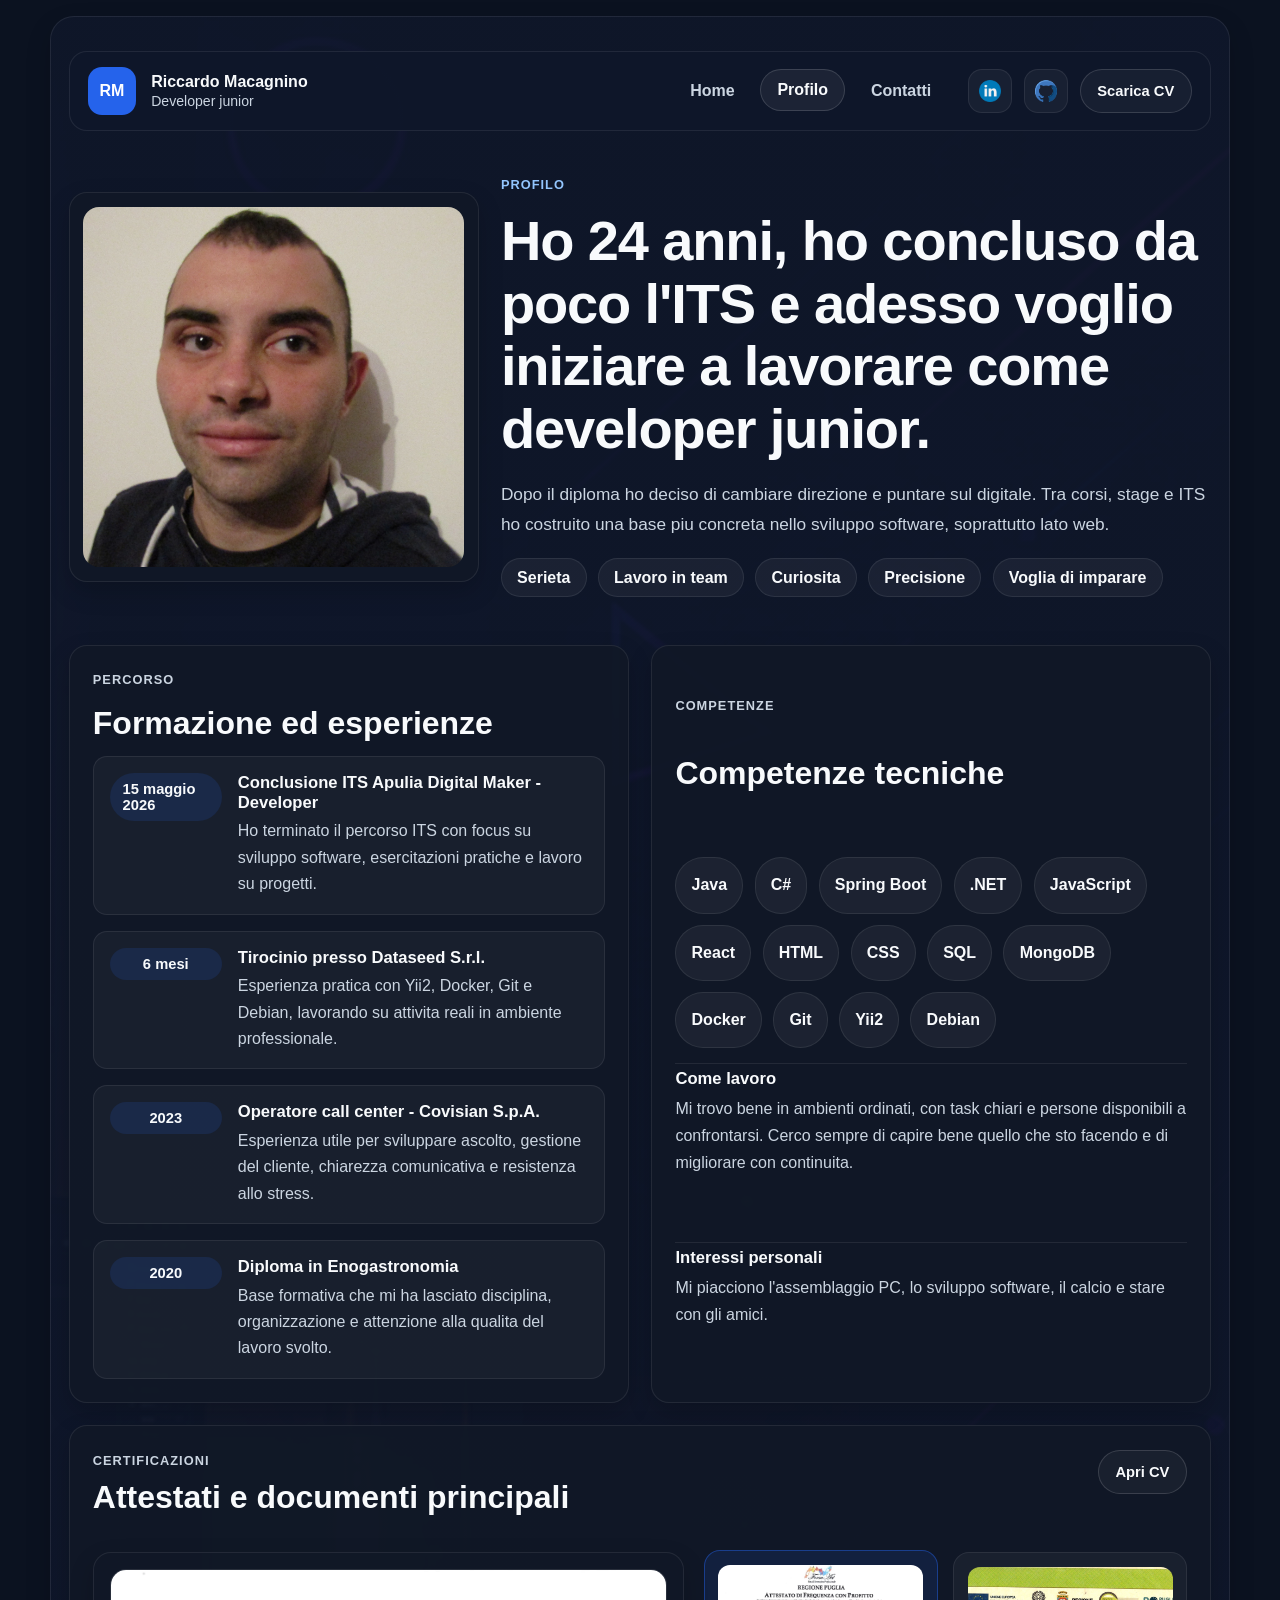
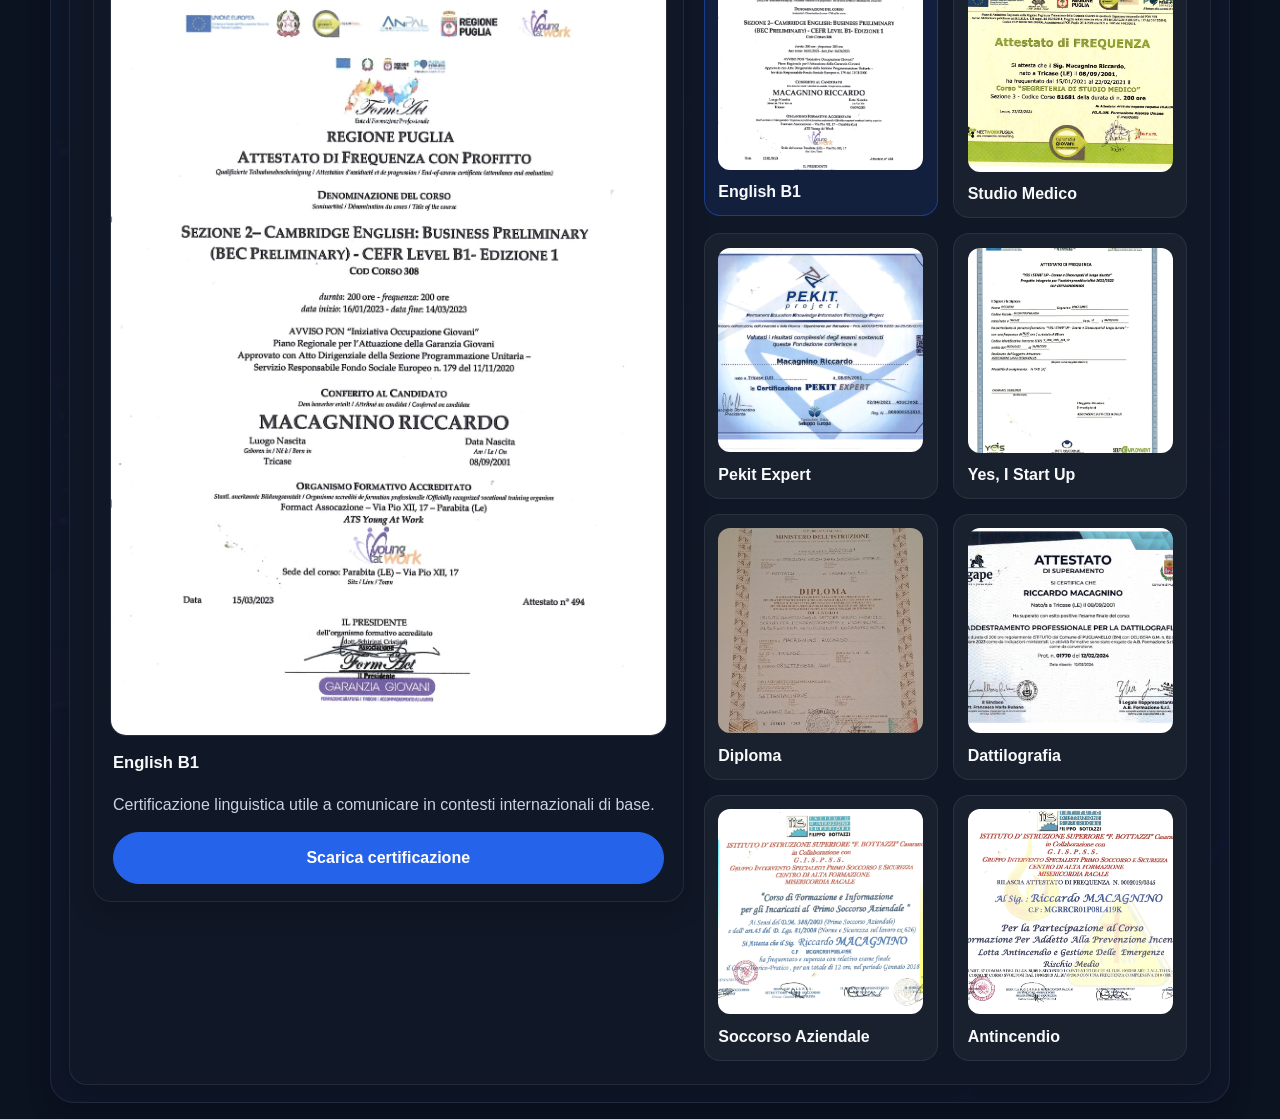
==== about.html @ 76b2b324 "portfolio-ricky" ====
<!DOCTYPE html>
<html lang="it">
<head>
    <meta charset="UTF-8">
    <meta name="viewport" content="width=device-width, initial-scale=1.0">
    <meta name="description" content="Profilo professionale, competenze, esperienze e certificazioni di Riccardo Macagnino.">
    <title>Profilo | Riccardo Macagnino</title>
    <link rel="stylesheet" href="./css/main.css">
</head>
<body>
    <main class="page-shell page-shell--inner">
        <header class="site-header" data-site-header>
            <a class="brand" href="./index.html" aria-label="Vai alla home del portfolio">
                <span class="brand-mark">RM</span>
                <span class="brand-copy">
                    <strong>Riccardo Macagnino</strong>
                    <small>Developer junior</small>
                </span>
            </a>

            <button class="menu-toggle" type="button" aria-expanded="false" aria-controls="primary-nav-about" data-menu-toggle>
                <span></span>
                <span></span>
                <span></span>
                <span class="sr-only">Apri il menu di navigazione</span>
            </button>

            <div class="header-panel" data-nav-panel>
                <nav class="primary-nav" aria-label="Navigazione principale">
                    <ul id="primary-nav-about">
                        <li><a href="./index.html">Home</a></li>
                        <li><a class="is-active" href="./about.html" aria-current="page">Profilo</a></li>
                        <li><a href="./contact.html">Contatti</a></li>
                    </ul>
                </nav>

                <div class="header-actions">
                    <a class="icon-link" href="https://www.linkedin.com/in/riccardo-macagnino-44337b1b9/" target="_blank" rel="noopener" aria-label="Profilo LinkedIn">
                        <img src="./img/linkedin.ico" alt="">
                    </a>
                    <a class="icon-link" href="https://github.com/servergroup?tab=repositories" target="_blank" rel="noopener" aria-label="Repository GitHub">
                        <img src="./img/github.ico" alt="">
                    </a>
                    <a class="button button--ghost button--small" href="./pdf/RiccardoMacagninoCv.pdf" target="_blank" rel="noopener">Scarica CV</a>
                </div>
            </div>
        </header>

        <section class="hero hero--profile">
            <div class="portrait-card">
                <img src="./img/foto_mia.jpeg" alt="Foto di Riccardo Macagnino" loading="lazy">
            </div>

            <div class="hero-copy">
                <p class="eyebrow">Profilo</p>
                <h1>Ho 24 anni, ho concluso da poco l'ITS e adesso voglio iniziare a lavorare come developer junior.</h1>
                <p class="lead">
                    Dopo il diploma ho deciso di cambiare direzione e puntare sul digitale.
                    Tra corsi, stage e ITS ho costruito una base piu concreta nello sviluppo software,
                    soprattutto lato web.
                </p>

                <div class="tag-row">
                    <span>Serieta</span>
                    <span>Lavoro in team</span>
                    <span>Curiosita</span>
                    <span>Precisione</span>
                    <span>Voglia di imparare</span>
                </div>
            </div>
        </section>

        <section class="content-grid">
            <article class="panel">
                <p class="eyebrow">Percorso</p>
                <h2>Formazione ed esperienze</h2>

                <div class="timeline">
                    <div class="timeline-item">
                        <span class="timeline-year">15 maggio 2026</span>
                        <div>
                            <h3>Conclusione ITS Apulia Digital Maker - Developer</h3>
                            <p>Ho terminato il percorso ITS con focus su sviluppo software, esercitazioni pratiche e lavoro su progetti.</p>
                        </div>
                    </div>

                    <div class="timeline-item">
                        <span class="timeline-year">6 mesi</span>
                        <div>
                            <h3>Tirocinio presso Dataseed S.r.l.</h3>
                            <p>Esperienza pratica con Yii2, Docker, Git e Debian, lavorando su attivita reali in ambiente professionale.</p>
                        </div>
                    </div>

                    <div class="timeline-item">
                        <span class="timeline-year">2023</span>
                        <div>
                            <h3>Operatore call center - Covisian S.p.A.</h3>
                            <p>Esperienza utile per sviluppare ascolto, gestione del cliente, chiarezza comunicativa e resistenza allo stress.</p>
                        </div>
                    </div>

                    <div class="timeline-item">
                        <span class="timeline-year">2020</span>
                        <div>
                            <h3>Diploma in Enogastronomia</h3>
                            <p>Base formativa che mi ha lasciato disciplina, organizzazione e attenzione alla qualita del lavoro svolto.</p>
                        </div>
                    </div>
                </div>
            </article>

            <article class="panel">
                <p class="eyebrow">Competenze</p>
                <h2>Competenze tecniche</h2>

                <div class="skill-cloud">
                    <span>Java</span>
                    <span>C#</span>
                    <span>Spring Boot</span>
                    <span>.NET</span>
                    <span>JavaScript</span>
                    <span>React</span>
                    <span>HTML</span>
                    <span>CSS</span>
                    <span>SQL</span>
                    <span>MongoDB</span>
                    <span>Docker</span>
                    <span>Git</span>
                    <span>Yii2</span>
                    <span>Debian</span>
                </div>

                <div class="info-block">
                    <h3>Come lavoro</h3>
                    <p>
                        Mi trovo bene in ambienti ordinati, con task chiari e persone disponibili a confrontarsi.
                        Cerco sempre di capire bene quello che sto facendo e di migliorare con continuita.
                    </p>
                </div>

                <div class="info-block">
                    <h3>Interessi personali</h3>
                    <p>
                        Mi piacciono l'assemblaggio PC, lo sviluppo software, il calcio e stare con gli amici.
                    </p>
                </div>
            </article>
        </section>

        <section class="panel panel--full">
            <div class="section-heading">
                <div>
                    <p class="eyebrow">Certificazioni</p>
                    <h2>Attestati e documenti principali</h2>
                </div>
                <a class="button button--ghost button--small" href="./pdf/RiccardoMacagninoCv.pdf" target="_blank" rel="noopener">Apri CV</a>
            </div>

            <div class="cert-gallery">
                <div class="cert-preview" data-cert-preview>
                    <img id="schermo" src="./img/certificzioni/english_b1.png" alt="Anteprima certificazione selezionata" data-cert-image>
                    <div class="cert-preview-copy">
                        <h3 data-cert-title>English B1</h3>
                        <p data-cert-description>Seleziona una certificazione per vedere l'anteprima e aprire il PDF.</p>
                        <a class="button" href="./pdf/certificato b1.pdf" target="_blank" rel="noopener" data-cert-download>Scarica certificazione</a>
                    </div>
                </div>

                <div class="cert-grid">
                    <button class="cert-thumb is-active" type="button" data-cert-thumb data-image="./img/certificzioni/english_b1.png" data-pdf="./pdf/certificato b1.pdf" data-title="English B1" data-description="Certificazione linguistica utile a comunicare in contesti internazionali di base.">
                        <img src="./img/certificzioni/english_b1.png" alt="Certificazione English B1" loading="lazy">
                        <span>English B1</span>
                    </button>

                    <button class="cert-thumb" type="button" data-cert-thumb data-image="./img/certificzioni/studio_medico.png" data-pdf="./pdf/studio_medico.pdf" data-title="Segreteria Studio Medico" data-description="Percorso formativo legato all'organizzazione, alla precisione e alla gestione operativa.">
                        <img src="./img/certificzioni/studio_medico.png" alt="Certificazione Segreteria Studio Medico" loading="lazy">
                        <span>Studio Medico</span>
                    </button>

                    <button class="cert-thumb" type="button" data-cert-thumb data-image="./img/certificzioni/pekit.png" data-pdf="./pdf/pekit.pdf" data-title="Pekit Expert" data-description="Certificazione informatica orientata all'uso professionale degli strumenti digitali.">
                        <img src="./img/certificzioni/pekit.png" alt="Certificazione Pekit Expert" loading="lazy">
                        <span>Pekit Expert</span>
                    </button>

                    <button class="cert-thumb" type="button" data-cert-thumb data-image="./img/certificzioni/yes i start up.png" data-pdf="./pdf/yes_i_start_up.pdf" data-title="Yes, I Start Up" data-description="Percorso dedicato a progettualita, imprenditorialita e costruzione di nuove opportunita.">
                        <img src="./img/certificzioni/yes i start up.png" alt="Certificazione Yes, I Start Up" loading="lazy">
                        <span>Yes, I Start Up</span>
                    </button>

                    <button class="cert-thumb" type="button" data-cert-thumb data-image="./img/certificzioni/diploma.jpg" data-pdf="./pdf/diploma.pdf" data-title="Diploma di Enogastronomia" data-description="Titolo di studio che rappresenta il punto di partenza del mio percorso professionale.">
                        <img src="./img/certificzioni/diploma.jpg" alt="Diploma di Enogastronomia" loading="lazy">
                        <span>Diploma</span>
                    </button>

                    <button class="cert-thumb" type="button" data-cert-thumb data-image="./img/certificzioni/dattilografia.png" data-pdf="./pdf/dattilografia.pdf" data-title="Certificazione di Dattilografia" data-description="Certificazione che valorizza velocita, ordine e precisione nella gestione del testo.">
                        <img src="./img/certificzioni/dattilografia.png" alt="Certificazione di Dattilografia" loading="lazy">
                        <span>Dattilografia</span>
                    </button>

                    <button class="cert-thumb" type="button" data-cert-thumb data-image="./img/certificzioni/soccorso_aziendale.png" data-pdf="./pdf/soccorso_aziendale.pdf" data-title="Soccorso Aziendale" data-description="Attestato che evidenzia responsabilita e preparazione in ambito sicurezza.">
                        <img src="./img/certificzioni/soccorso_aziendale.png" alt="Certificazione Soccorso Aziendale" loading="lazy">
                        <span>Soccorso Aziendale</span>
                    </button>

                    <button class="cert-thumb" type="button" data-cert-thumb data-image="./img/certificzioni/incendi.png" data-pdf="./pdf/incendi.pdf" data-title="Certificazione Antincendio" data-description="Certificazione che conferma attenzione alle procedure e alla sicurezza sul lavoro.">
                        <img src="./img/certificzioni/incendi.png" alt="Certificazione Antincendio" loading="lazy">
                        <span>Antincendio</span>
                    </button>
                </div>
            </div>
        </section>
    </main>

    <script src="./js/site.js"></script>
</body>
</html>
---- css/main.css ----
:root {
    --bg: #0f172a;
    --bg-soft: #162033;
    --panel: #162033;
    --panel-strong: #0f172a;
    --line: rgba(255, 255, 255, 0.08);
    --line-strong: rgba(255, 255, 255, 0.14);
    --text: #f8fafc;
    --muted: #cbd5e1;
    --accent: #2563eb;
    --accent-strong: #1d4ed8;
    --accent-soft: rgba(37, 99, 235, 0.14);
    --success: #38bdf8;
    --shadow: 0 10px 24px rgba(0, 0, 0, 0.18);
    --radius-xl: 24px;
    --radius-lg: 18px;
    --radius-md: 14px;
    --radius-sm: 10px;
    --max-width: 1180px;
}

*,
*::before,
*::after {
    box-sizing: border-box;
}

html {
    scroll-behavior: smooth;
}

body {
    margin: 0;
    min-height: 100vh;
    font-family: "Segoe UI", Tahoma, sans-serif;
    color: var(--text);
    background: #0b1220;
}

img {
    display: block;
    max-width: 100%;
}

a {
    color: inherit;
    text-decoration: none;
}

button {
    font: inherit;
}

.sr-only {
    position: absolute;
    width: 1px;
    height: 1px;
    padding: 0;
    margin: -1px;
    overflow: hidden;
    clip: rect(0, 0, 0, 0);
    white-space: nowrap;
    border: 0;
}

.page-shell {
    position: relative;
    width: min(calc(100% - 2rem), var(--max-width));
    margin: 1rem auto;
    padding: 1.1rem;
    min-height: calc(100vh - 2rem);
    border: 1px solid var(--line);
    border-radius: 24px;
    background: #111827;
    box-shadow: var(--shadow);
    overflow: hidden;
}

.page-shell::before,
.page-shell::after {
    content: none;
}

.page-shell > * {
    position: relative;
    z-index: 1;
}

.page-shell--home {
    background:
        linear-gradient(115deg, rgba(15, 23, 42, 0.9), rgba(15, 23, 42, 0.72)),
        url("../img/foto_portfolio.png") center/cover no-repeat;
}

.page-shell--inner {
    background:
        linear-gradient(180deg, rgba(15, 23, 42, 0.96), rgba(15, 23, 42, 0.96)),
        url("../img/foto_sfondo.png") center/cover no-repeat;
}

.site-header {
    position: sticky;
    top: 1rem;
    display: flex;
    align-items: center;
    justify-content: space-between;
    gap: 1rem;
    padding: 0.95rem 1.15rem;
    margin-bottom: 2.5rem;
    border: 1px solid var(--line);
    border-radius: 18px;
    background: rgba(15, 23, 42, 0.96);
}

.brand {
    display: inline-flex;
    align-items: center;
    gap: 0.95rem;
    min-width: 0;
}

.brand-mark {
    display: grid;
    place-items: center;
    width: 48px;
    height: 48px;
    border-radius: 14px;
    background: var(--accent);
    color: #ffffff;
    font-size: 1rem;
    font-weight: 700;
}

.brand-copy {
    display: grid;
    gap: 0.15rem;
}

.brand-copy strong {
    font-size: 1rem;
}

.brand-copy small {
    color: var(--muted);
    font-size: 0.88rem;
}

.menu-toggle {
    display: none;
    align-items: center;
    justify-content: center;
    gap: 0.25rem;
    flex-direction: column;
    width: 52px;
    height: 52px;
    border: 1px solid var(--line);
    border-radius: 12px;
    background: rgba(255, 255, 255, 0.04);
    color: var(--text);
    cursor: pointer;
}

.menu-toggle span {
    display: block;
    width: 20px;
    height: 2px;
    border-radius: 999px;
    background: var(--text);
    transition: transform 0.22s ease, opacity 0.22s ease;
}

.site-header.menu-open .menu-toggle span:nth-child(1) {
    transform: translateY(6px) rotate(45deg);
}

.site-header.menu-open .menu-toggle span:nth-child(2) {
    opacity: 0;
}

.site-header.menu-open .menu-toggle span:nth-child(3) {
    transform: translateY(-6px) rotate(-45deg);
}

.header-panel {
    display: flex;
    align-items: center;
    gap: 1.2rem;
    margin-left: auto;
}

.primary-nav ul,
.tag-row,
.cta-row,
.header-actions,
.metrics,
.skill-cloud,
.contact-methods,
.check-list,
.feature-grid,
.content-grid,
.cert-grid {
    list-style: none;
    padding: 0;
    margin: 0;
}

.primary-nav ul {
    display: flex;
    align-items: center;
    gap: 0.55rem;
}

.primary-nav a {
    display: inline-flex;
    align-items: center;
    min-height: 42px;
    padding: 0.65rem 1rem;
    border: 1px solid transparent;
    border-radius: 999px;
    color: var(--muted);
    font-weight: 700;
    transition: background-color 0.22s ease, border-color 0.22s ease, color 0.22s ease, transform 0.22s ease;
}

.primary-nav a:hover,
.primary-nav a:focus-visible,
.primary-nav a.is-active {
    color: var(--text);
    border-color: var(--line-strong);
    background: rgba(255, 255, 255, 0.06);
    transform: translateY(-1px);
}

.header-actions {
    display: flex;
    align-items: center;
    gap: 0.75rem;
}

.icon-link {
    display: inline-flex;
    align-items: center;
    justify-content: center;
    width: 44px;
    height: 44px;
    border: 1px solid var(--line);
    border-radius: 14px;
    background: rgba(255, 255, 255, 0.045);
    transition: transform 0.22s ease, border-color 0.22s ease, background-color 0.22s ease;
}

.icon-link:hover,
.icon-link:focus-visible {
    transform: translateY(-2px);
    border-color: var(--line-strong);
    background: rgba(255, 255, 255, 0.08);
}

.icon-link img {
    width: 22px;
    height: 22px;
    object-fit: contain;
}

.button,
.button--ghost,
.text-link {
    transition: transform 0.22s ease, box-shadow 0.22s ease, border-color 0.22s ease, background-color 0.22s ease;
}

.button,
.button--ghost {
    display: inline-flex;
    align-items: center;
    justify-content: center;
    min-height: 52px;
    padding: 0.85rem 1.35rem;
    border-radius: 999px;
    font-weight: 800;
    text-align: center;
}

.button {
    border: 1px solid var(--accent);
    background: var(--accent);
    color: #ffffff;
}

.button:hover,
.button:focus-visible {
    transform: translateY(-2px);
    background: var(--accent-strong);
}

.button--ghost {
    border: 1px solid var(--line-strong);
    background: rgba(255, 255, 255, 0.04);
    color: var(--text);
}

.button--ghost:hover,
.button--ghost:focus-visible {
    transform: translateY(-2px);
    background: rgba(255, 255, 255, 0.08);
}

.button--small {
    min-height: 44px;
    padding: 0.72rem 1.05rem;
    font-size: 0.92rem;
}

.hero,
.feature-grid,
.content-grid,
.contact-grid {
    display: grid;
    gap: 1.4rem;
}

.hero {
    grid-template-columns: minmax(0, 1.55fr) minmax(320px, 0.95fr);
    align-items: center;
    padding: 1.35rem 0 2rem;
}

.hero-copy {
    display: grid;
    gap: 1.15rem;
    max-width: 760px;
}

.eyebrow,
.spotlight-label {
    display: inline-flex;
    align-items: center;
    gap: 0.45rem;
    margin: 0;
    color: #93c5fd;
    font-size: 0.8rem;
    font-weight: 800;
    letter-spacing: 0.08em;
    text-transform: uppercase;
}

.hero h1 {
    margin: 0;
    font-size: clamp(2.1rem, 4.5vw, 3.5rem);
    line-height: 1.12;
    letter-spacing: -0.02em;
}

.lead,
.panel p,
.timeline-item p,
.cert-preview-copy p,
.spotlight-card p,
.contact-item span,
.brand-copy small,
.text-link {
    color: var(--muted);
}

.lead {
    margin: 0;
    font-size: 1.08rem;
    line-height: 1.75;
}

.tag-row {
    display: flex;
    flex-wrap: wrap;
    gap: 0.7rem;
}

.tag-row span,
.skill-cloud span {
    display: inline-flex;
    align-items: center;
    justify-content: center;
    min-height: 38px;
    padding: 0.6rem 0.95rem;
    border: 1px solid var(--line);
    border-radius: 999px;
    background: rgba(255, 255, 255, 0.05);
    color: var(--text);
    font-weight: 700;
}

.cta-row {
    display: flex;
    flex-wrap: wrap;
    gap: 0.85rem;
}

.spotlight-card,
.panel,
.portrait-card,
.cert-preview,
.contact-item {
    border: 1px solid var(--line);
    border-radius: var(--radius-lg);
    background: rgba(17, 24, 39, 0.96);
    box-shadow: var(--shadow);
}

.spotlight-card {
    display: grid;
    gap: 1rem;
    padding: 1.5rem;
}

.spotlight-card h2,
.panel h2,
.section-heading h2 {
    margin: 0;
    font-size: clamp(1.45rem, 3vw, 2rem);
    line-height: 1.12;
}

.spotlight-card p {
    margin: 0;
    line-height: 1.7;
}

.metrics {
    display: grid;
    grid-template-columns: repeat(3, minmax(0, 1fr));
    gap: 0.8rem;
}

.metrics div {
    padding: 1rem 0.95rem;
    border: 1px solid var(--line);
    border-radius: 14px;
    background: rgba(255, 255, 255, 0.045);
}

.metrics strong {
    display: block;
    margin-bottom: 0.3rem;
    font-size: 1.15rem;
    color: var(--text);
}

.metrics span {
    color: var(--muted);
    font-size: 0.92rem;
    line-height: 1.5;
}

.feature-grid {
    grid-template-columns: repeat(3, minmax(0, 1fr));
    padding-bottom: 1rem;
}

.panel {
    display: grid;
    gap: 0.9rem;
    padding: 1.45rem;
}

.panel p {
    margin: 0;
    line-height: 1.7;
}

.check-list {
    display: grid;
    gap: 0.9rem;
}

.check-list li {
    position: relative;
    padding-left: 1.5rem;
    color: var(--muted);
    line-height: 1.65;
}

.check-list li::before {
    content: "";
    position: absolute;
    top: 0.72rem;
    left: 0;
    width: 0.48rem;
    height: 0.48rem;
    border-radius: 999px;
    background: var(--success);
}

.text-link {
    display: inline-flex;
    align-items: center;
    gap: 0.35rem;
    font-weight: 700;
}

.text-link:hover,
.text-link:focus-visible {
    transform: translateX(2px);
    color: var(--text);
}

.hero--profile {
    grid-template-columns: minmax(260px, 0.75fr) minmax(0, 1.3fr);
}

.portrait-card {
    padding: 0.85rem;
}

.portrait-card img {
    width: 100%;
    height: 100%;
    min-height: 360px;
    border-radius: 16px;
    object-fit: cover;
    object-position: center top;
}

.content-grid {
    grid-template-columns: repeat(2, minmax(0, 1fr));
    margin-top: 1rem;
}

.timeline {
    display: grid;
    gap: 1rem;
}

.timeline-item {
    display: grid;
    grid-template-columns: 112px minmax(0, 1fr);
    gap: 1rem;
    padding: 1rem;
    border: 1px solid var(--line);
    border-radius: var(--radius-md);
    background: rgba(255, 255, 255, 0.035);
}

.timeline-year {
    display: inline-flex;
    align-items: center;
    justify-content: center;
    height: fit-content;
    padding: 0.5rem 0.8rem;
    border-radius: 999px;
    background: var(--accent-soft);
    color: var(--text);
    font-size: 0.92rem;
    font-weight: 800;
}

.timeline-item h3,
.cert-preview-copy h3,
.info-block h3,
.contact-item strong {
    margin: 0 0 0.35rem;
    font-size: 1.04rem;
}

.timeline-item p {
    margin: 0;
    line-height: 1.65;
}

.skill-cloud {
    display: flex;
    flex-wrap: wrap;
    gap: 0.7rem;
}

.info-block {
    padding-top: 0.35rem;
    border-top: 1px solid var(--line);
}

.panel--full {
    margin-top: 1.4rem;
}

.section-heading {
    display: flex;
    align-items: flex-start;
    justify-content: space-between;
    gap: 1rem;
    margin-bottom: 1.35rem;
}

.section-heading div {
    display: grid;
    gap: 0.55rem;
}

.cert-gallery {
    display: grid;
    grid-template-columns: minmax(0, 1.1fr) minmax(320px, 0.9fr);
    gap: 1.25rem;
    align-items: start;
}

.cert-preview {
    position: sticky;
    top: 7.1rem;
    padding: 1rem;
    overflow: hidden;
}

#schermo {
    width: 100%;
    min-height: 380px;
    border-radius: 16px;
    object-fit: cover;
    border: 1px solid var(--line);
    background: rgba(255, 255, 255, 0.03);
}

.cert-preview-copy {
    display: grid;
    gap: 0.85rem;
    padding: 1.05rem 0.2rem 0.1rem;
}

.cert-preview-copy p {
    margin: 0;
    line-height: 1.65;
}

.cert-grid {
    display: grid;
    grid-template-columns: repeat(2, minmax(0, 1fr));
    gap: 0.95rem;
}

.cert-thumb {
    display: grid;
    gap: 0.85rem;
    padding: 0.85rem;
    border: 1px solid var(--line);
    border-radius: 16px;
    background: rgba(255, 255, 255, 0.04);
    color: var(--text);
    text-align: left;
    cursor: pointer;
    transition: transform 0.22s ease, border-color 0.22s ease, background-color 0.22s ease;
}

.cert-thumb:hover,
.cert-thumb:focus-visible,
.cert-thumb.is-active {
    transform: translateY(-2px);
    border-color: rgba(37, 99, 235, 0.45);
    background: rgba(37, 99, 235, 0.12);
}

.cert-thumb img {
    width: 100%;
    aspect-ratio: 1 / 1;
    border-radius: 12px;
    object-fit: cover;
}

.cert-thumb span {
    font-weight: 700;
}

.hero--contact {
    grid-template-columns: minmax(0, 1.35fr) minmax(320px, 0.9fr);
}

.contact-grid {
    grid-template-columns: repeat(2, minmax(0, 1fr));
}

.contact-methods {
    display: grid;
    gap: 0.9rem;
}

.contact-item {
    display: flex;
    align-items: center;
    gap: 1rem;
    padding: 1rem 1.05rem;
    transition: transform 0.22s ease, border-color 0.22s ease, background-color 0.22s ease;
}

.contact-item:hover,
.contact-item:focus-visible {
    transform: translateY(-2px);
    border-color: rgba(37, 99, 235, 0.4);
    background: rgba(255, 255, 255, 0.075);
}

.contact-item img {
    width: 28px;
    height: 28px;
    object-fit: contain;
}

.contact-item div {
    min-width: 0;
}

.contact-item strong {
    display: block;
}

.contact-item span {
    display: block;
    line-height: 1.55;
    word-break: break-word;
}

@media (max-width: 1024px) {
    .hero,
    .hero--profile,
    .hero--contact,
    .feature-grid,
    .content-grid,
    .contact-grid,
    .cert-gallery {
        grid-template-columns: 1fr;
    }

    .metrics {
        grid-template-columns: repeat(3, minmax(0, 1fr));
    }

    .cert-preview {
        position: static;
    }
}

@media (max-width: 860px) {
    .page-shell {
        width: min(calc(100% - 1rem), var(--max-width));
        min-height: calc(100vh - 1rem);
        margin: 0.5rem auto;
        padding: 0.8rem;
        border-radius: 18px;
    }

    .site-header {
        top: 0.65rem;
        align-items: center;
        padding: 0.85rem 0.95rem;
        margin-bottom: 2rem;
    }

    .hero {
        gap: 1.1rem;
        padding-top: 0.4rem;
    }

    .hero h1 {
        font-size: clamp(2.15rem, 9vw, 3.25rem);
    }

    .lead {
        font-size: 1rem;
    }

    .section-heading {
        flex-direction: column;
    }

    .cert-grid {
        grid-template-columns: 1fr 1fr;
    }

    #schermo {
        min-height: 280px;
    }
}

@media (max-width: 768px) {
    .site-header {
        flex-wrap: wrap;
        align-items: center;
        row-gap: 0.75rem;
    }

    .brand {
        max-width: calc(100% - 64px);
    }

    .menu-toggle {
        display: inline-flex;
        margin-left: auto;
        flex-shrink: 0;
    }

    .header-panel {
        position: static;
        display: none;
        flex-direction: column;
        align-items: stretch;
        gap: 1rem;
        width: 100%;
        flex-basis: 100%;
        margin-left: 0;
        margin-top: 0.5rem;
        padding: 1rem;
        border: 1px solid var(--line);
        border-radius: 16px;
        background: rgba(15, 23, 42, 0.98);
        box-shadow: var(--shadow);
    }

    .header-panel.is-open {
        display: flex;
    }

    .primary-nav ul {
        flex-direction: column;
        align-items: stretch;
        gap: 0.5rem;
    }

    .primary-nav a {
        justify-content: center;
        width: 100%;
    }

    .header-actions {
        justify-content: center;
        flex-wrap: wrap;
    }

    .header-actions .button--small {
        width: 100%;
    }
}

@media (max-width: 640px) {
    .brand-mark {
        width: 46px;
        height: 46px;
        border-radius: 12px;
    }

    .brand-copy strong {
        font-size: 0.96rem;
    }

    .brand-copy small {
        font-size: 0.82rem;
    }

    .button,
    .button--ghost {
        width: 100%;
    }

    .cta-row {
        grid-template-columns: 1fr;
    }

    .cta-row .button,
    .cta-row .button--ghost {
        width: 100%;
    }

    .hero{
        margin-top:20px;
    }

    .metrics,
    .cert-grid,
    .contact-grid {
        grid-template-columns: 1fr;
    }

    .timeline-item {
        grid-template-columns: 1fr;
    }

    .timeline-year {
        justify-self: start;
    }

    .portrait-card img {
        min-height: 280px;
    }

    .panel,
    .spotlight-card,
    .cert-preview,
    .contact-item {
        border-radius: 20px;
    }

    #schermo {
        min-height: 220px;
    }
}
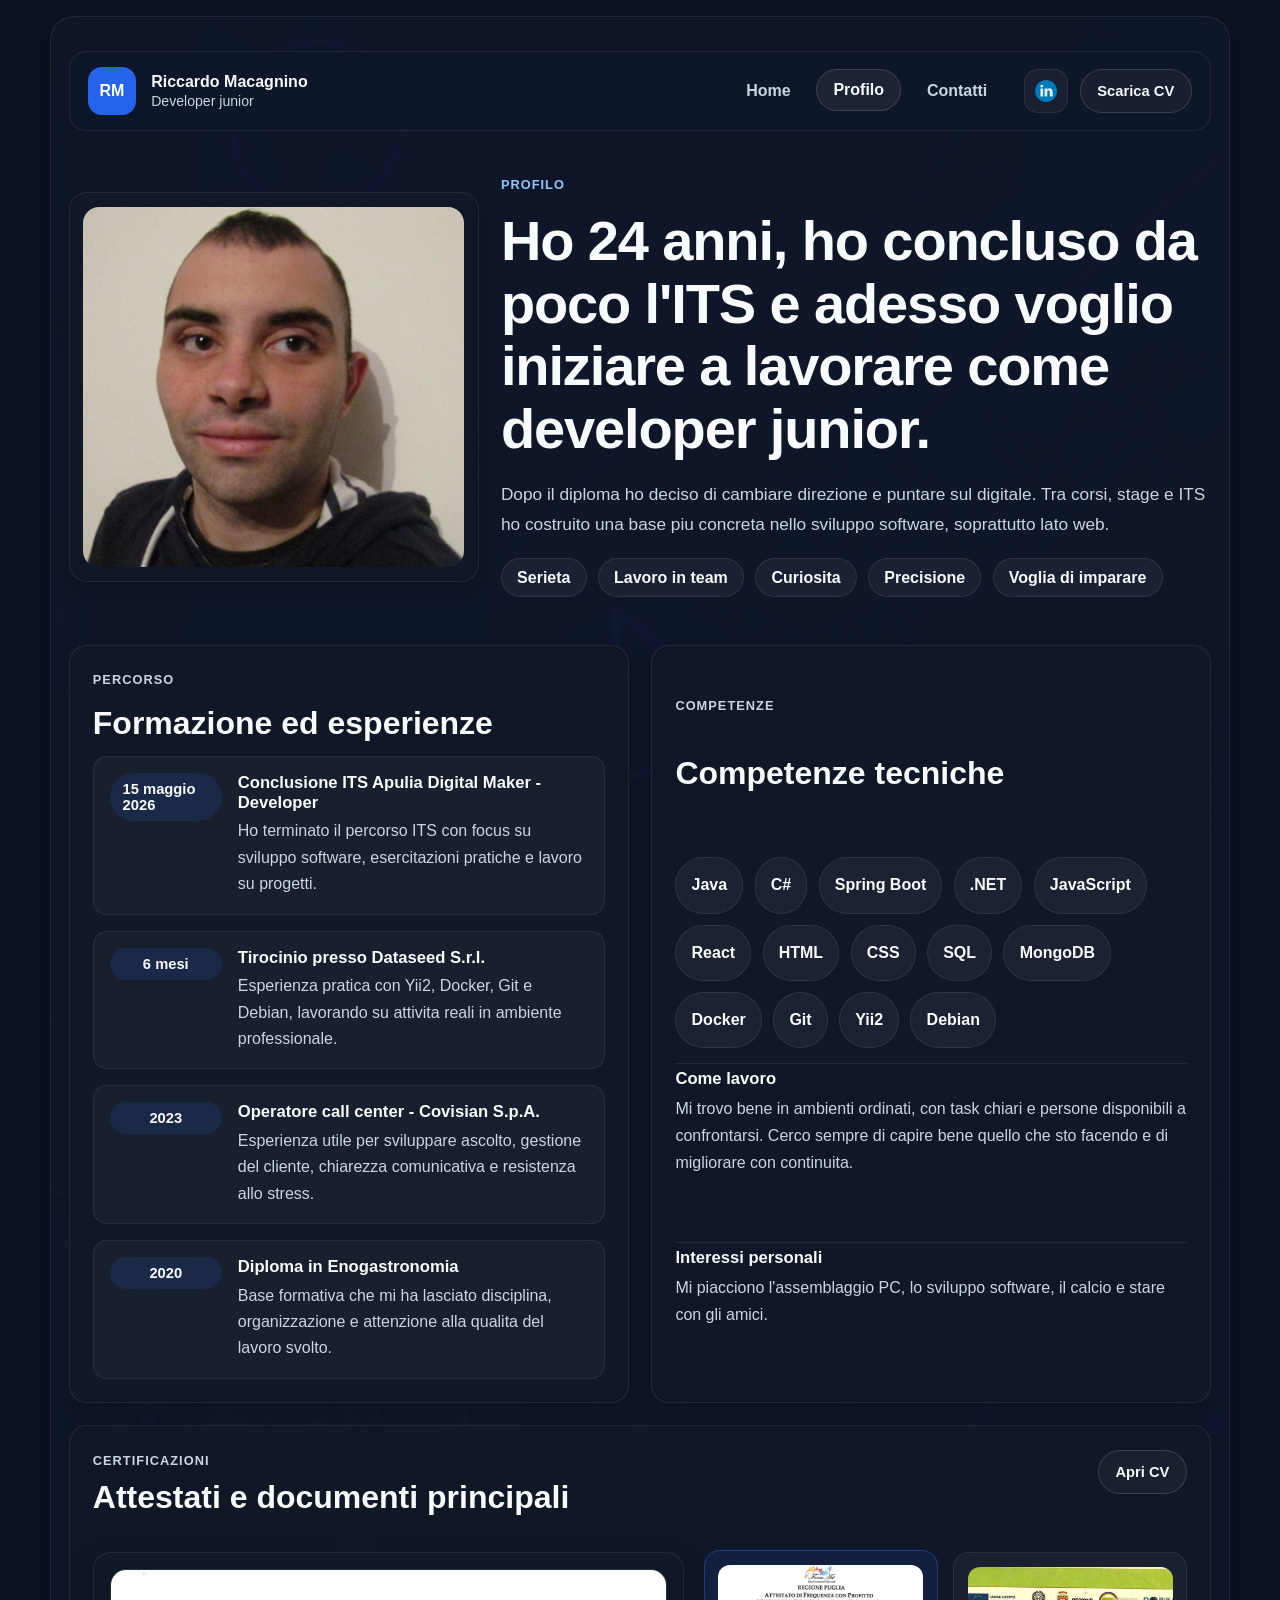
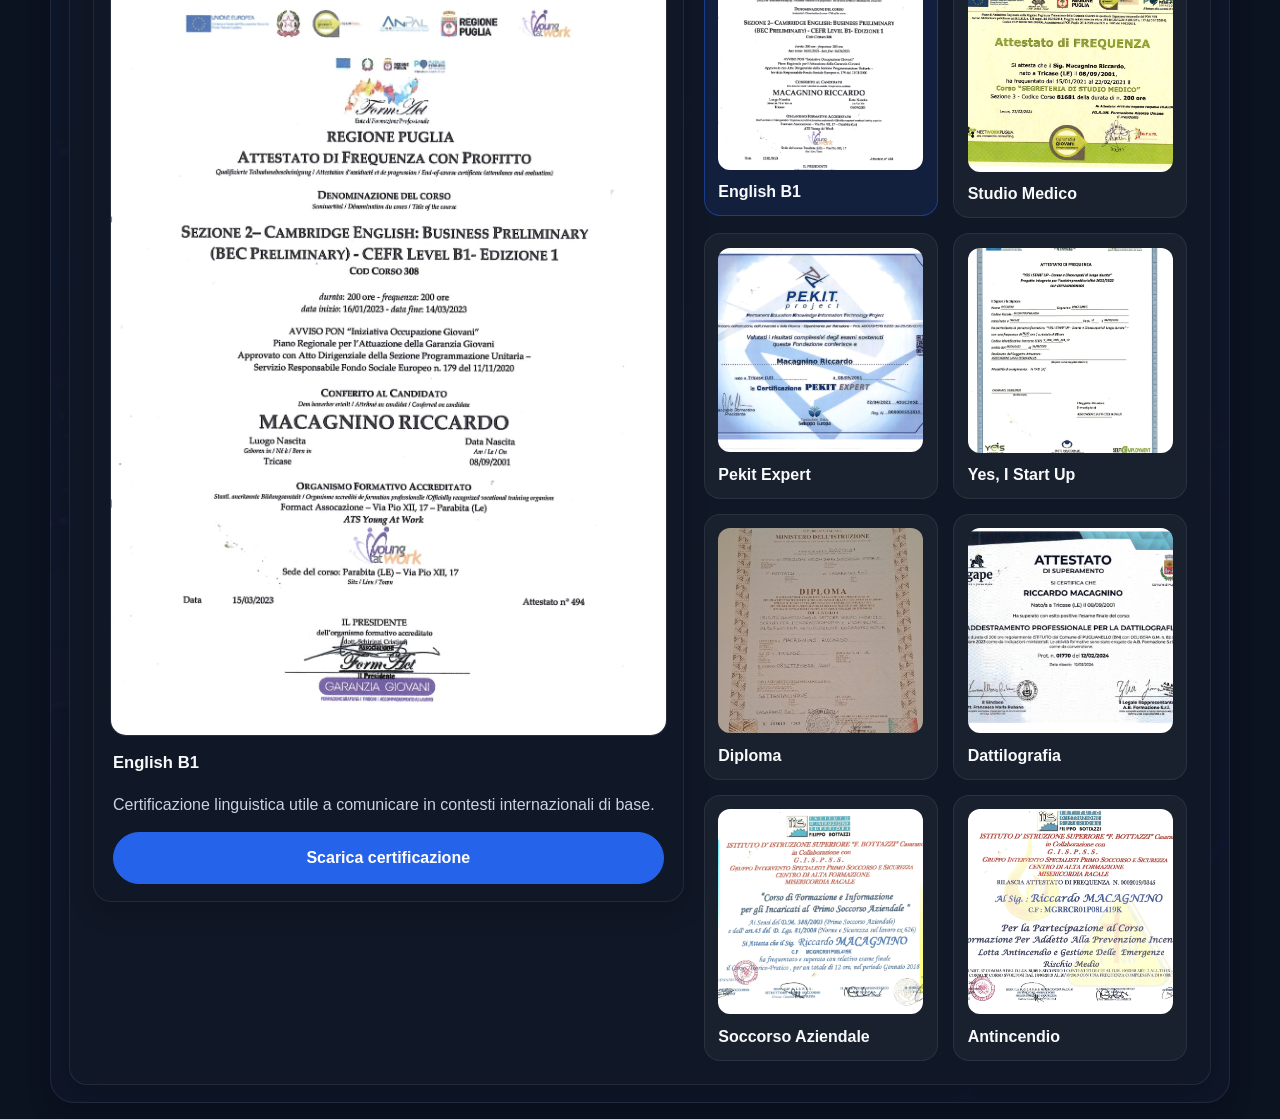
==== commit 5f2aa159: "portfolio-ricky" ====
--- a/about.html
+++ b/about.html
@@ -38,8 +38,7 @@
                     <a class="icon-link" href="https://www.linkedin.com/in/riccardo-macagnino-44337b1b9/" target="_blank" rel="noopener" aria-label="Profilo LinkedIn">
                         <img src="./img/linkedin.ico" alt="">
                     </a>
-                    <a class="icon-link" href="https://github.com/servergroup?tab=repositories" target="_blank" rel="noopener" aria-label="Repository GitHub">
-                        <img src="./img/github.ico" alt="">
+                    
                     </a>
                     <a class="button button--ghost button--small" href="./pdf/RiccardoMacagninoCv.pdf" target="_blank" rel="noopener">Scarica CV</a>
                 </div>
